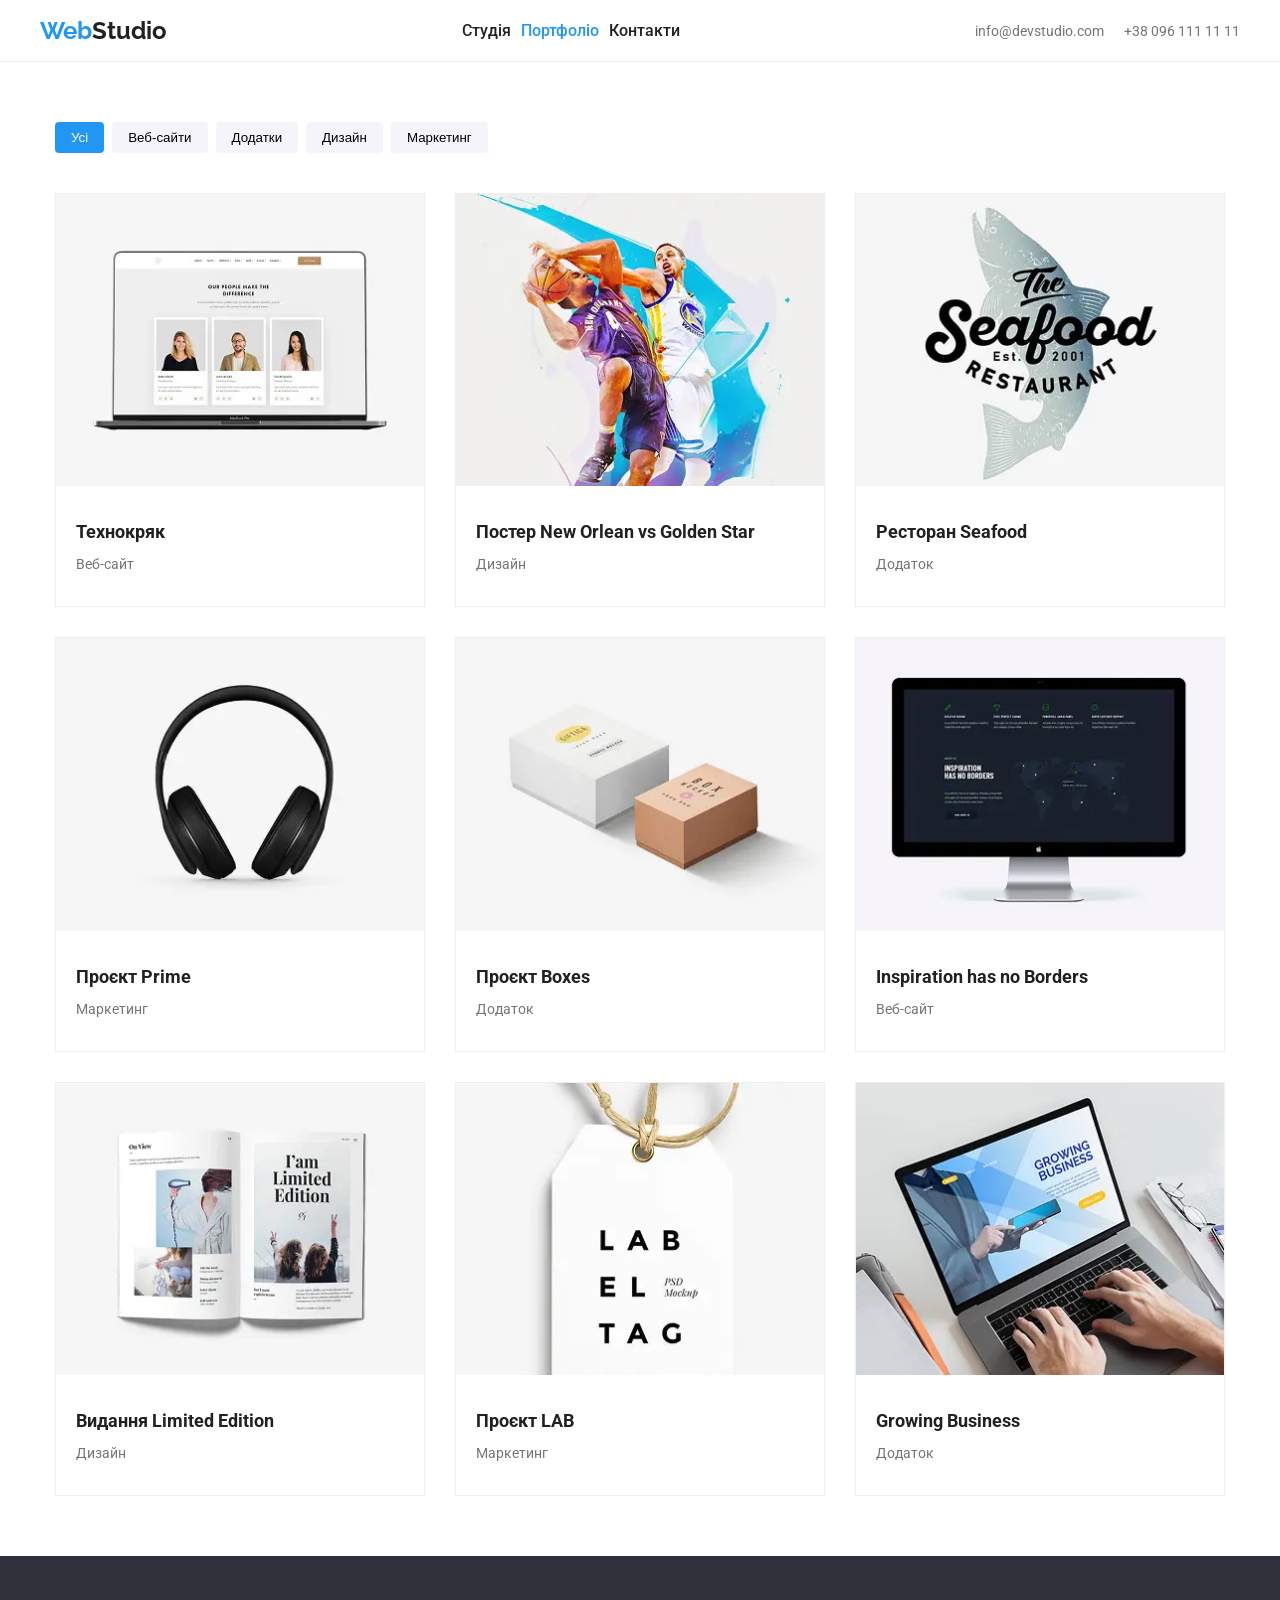
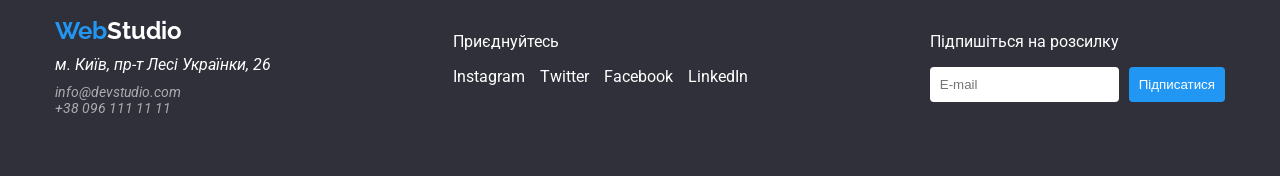
==== portfolio.html @ e3284171 "88" ====
<!doctype html>
<html lang="uk">
	<head>
		<meta charset="UTF-8" />
		<meta name="viewport" content="width=device-width, initial-scale=1.0" />
		<title>Портфоліо - WebStudio</title>
		<link rel="stylesheet" href="./sass/portfolio.css" />
		<link
			href="https://fonts.googleapis.com/css2?family=Raleway:wght@700&family=Roboto:wght@400;500;700;900&display=swap"
			rel="stylesheet"
		/>
	</head>
	<body>
		<header>
			<div class="container header-container">
				<a href="index.html" class="logo"><span>Web</span>Studio</a>
				<nav>
					<ul class="nav-list">
						<li><a href="index.html" class="nav-link">Студія</a></li>
						<li>
							<a href="portfolio.html" class="nav-link active">Портфоліо</a>
						</li>
						<li><a href="#" class="nav-link">Контакти</a></li>
					</ul>
				</nav>
				<div class="contacts">
					<a href="mailto:info@devstudio.com" class="contact-link"
						>info@devstudio.com</a
					>
					<a href="tel:+380961111111" class="contact-link">+38 096 111 11 11</a>
				</div>
			</div>
		</header>

		<main>
			<section class="section">
				<div class="container">
					<ul class="filter-list">
						<li>
							<button type="button" class="filter-btn active">Усі</button>
						</li>
						<li><button type="button" class="filter-btn">Веб-сайти</button></li>
						<li><button type="button" class="filter-btn">Додатки</button></li>
						<li><button type="button" class="filter-btn">Дизайн</button></li>
						<li><button type="button" class="filter-btn">Маркетинг</button></li>
					</ul>

					<div class="portfolio-grid">
						<article class="portfolio-item">
							<img src="./sass/images/techocrack.webp" alt="Технокряк" width="370" />
							<div class="portfolio-content">
								<h2 class="portfolio-title">Технокряк</h2>
								<p class="portfolio-text">Веб-сайт</p>
							</div>
						</article>
						<article class="portfolio-item">
							<img
								src="./sass/images/basketball.webp"
								alt="Постер New Orlean vs Golden Star"
								width="370"
							/>
							<div class="portfolio-content">
								<h2 class="portfolio-title">
									Постер New Orlean vs Golden Star
								</h2>
								<p class="portfolio-text">Дизайн</p>
							</div>
						</article>
						<article class="portfolio-item">
							<img
								src="./sass/images/seafood.webp"
								alt="Ресторан Seafood"
								width="370"
							/>
							<div class="portfolio-content">
								<h2 class="portfolio-title">Ресторан Seafood</h2>
								<p class="portfolio-text">Додаток</p>
							</div>
						</article>
						<article class="portfolio-item">
							<img
								src="./sass/images/headphones.webp"
								alt="Проєкт Prime"
								width="370"
							/>
							<div class="portfolio-content">
								<h2 class="portfolio-title">Проєкт Prime</h2>
								<p class="portfolio-text">Маркетинг</p>
							</div>
						</article>
						<article class="portfolio-item">
							<img src="./sass/images/boxes.webp" alt="Проєкт Boxes" width="370" />
							<div class="portfolio-content">
								<h2 class="portfolio-title">Проєкт Boxes</h2>
								<p class="portfolio-text">Додаток</p>
							</div>
						</article>
						<article class="portfolio-item">
							<img
								src="./sass/images/monitor.webp"
								alt="Inspiration has no Borders"
								width="370"
							/>
							<div class="portfolio-content">
								<h2 class="portfolio-title">Inspiration has no Borders</h2>
								<p class="portfolio-text">Веб-сайт</p>
							</div>
						</article>
						<article class="portfolio-item">
							<img
								src="./sass/images/book.webp"
								alt="Видання Limited Edition"
								width="370"
							/>
							<div class="portfolio-content">
								<h2 class="portfolio-title">Видання Limited Edition</h2>
								<p class="portfolio-text">Дизайн</p>
							</div>
						</article>
						<article class="portfolio-item">
							<img src="./sass/images/tag.webp" alt="Проєкт LAB" width="370" />
							<div class="portfolio-content">
								<h2 class="portfolio-title">Проєкт LAB</h2>
								<p class="portfolio-text">Маркетинг</p>
							</div>
						</article>
						<article class="portfolio-item">
							<img
								src="./sass/images/businesss.webp"
								alt="Growing Business"
								width="370"
							/>
							<div class="portfolio-content">
								<h2 class="portfolio-title">Growing Business</h2>
								<p class="portfolio-text">Додаток</p>
							</div>
						</article>
					</div>
				</div>
			</section>
		</main>

		<footer class="footer">
			<div class="container footer-container">
				<div class="footer-address-block">
					<a href="index.html" class="logo footer-logo"
						><span>Web</span>Studio</a
					>
					<address class="address">
						<p class="address-text">м. Київ, пр-т Лесі Українки, 26</p>
						<a href="mailto:info@devstudio.com" class="footer-contact"
							>info@devstudio.com</a
						>
						<a href="tel:+380961111111" class="footer-contact"
							>+38 096 111 11 11</a
						>
					</address>
				</div>

				<div class="footer-social-block">
					<p class="footer-title">Приєднуйтесь</p>
					<div class="footer-socials">
						<a href="#" class="social-link">Instagram</a>
						<a href="#" class="social-link">Twitter</a>
						<a href="#" class="social-link">Facebook</a>
						<a href="#" class="social-link">LinkedIn</a>
					</div>
				</div>

				<div class="footer-subscribe-block">
					<p class="footer-title">Підпишіться на розсилку</p>
					<form class="subscribe-form">
						<input type="email" placeholder="E-mail" class="subscribe-input" />
						<button type="submit" class="subscribe-btn">Підписатися</button>
					</form>
				</div>
			</div>
		</footer>
	</body>
</html>
---- sass/portfolio.css ----
*,
*::before,
*::after {
  box-sizing: border-box;
}

body {
  margin: 0;
  font-family: "Roboto", sans-serif;
  color: #212121;
}

img {
  display: block;
  max-width: 100%;
  height: auto;
}

a {
  text-decoration: none;
  color: inherit;
}

ul {
  list-style: none;
  padding: 0;
  margin: 0;
}

.container {
  width: 100%;
  padding: 0 15px;
  margin: 0 auto;
}

header {
  border-bottom: 1px solid #ececec;
}

.header-container {
  display: flex;
  flex-direction: column;
  gap: 15px;
  padding: 16px 0;
}

.logo {
  font-family: "Raleway";
  font-weight: 700;
  font-size: 24px;
}

.logo span {
  color: #2196f3;
}

.nav-list {
  display: flex;
  flex-direction: column;
  gap: 10px;
}

.nav-link {
  font-weight: 500;
}

.nav-link.active {
  color: #2196f3;
}

.contacts {
  display: flex;
  flex-direction: column;
  gap: 5px;
}

.contact-link {
  color: #757575;
  font-size: 14px;
}

.section {
  padding: 60px 0;
}

.filter-list {
  display: flex;
  flex-wrap: wrap;
  gap: 8px;
  margin-bottom: 40px;
}

.filter-btn {
  border: none;
  padding: 8px 16px;
  border-radius: 4px;
  background: #f5f4fa;
  cursor: pointer;
  font-weight: 500;
}

.filter-btn.active {
  background: #2196f3;
  color: white;
}

.portfolio-grid {
  display: grid;
  grid-template-columns: 1fr;
  gap: 30px;
}

.portfolio-item {
  border: 1px solid #eeeeee;
  background: white;
}

.portfolio-content {
  padding: 20px;
}

.portfolio-title {
  font-size: 18px;
  margin-bottom: 5px;
}

.portfolio-text {
  font-size: 14px;
  color: #757575;
}

.footer {
  background: #2f303a;
  color: white;
  padding: 60px 0;
}

.footer-container {
  display: flex;
  flex-direction: column;
  gap: 30px;
}

.footer-logo span {
  color: #2196f3;
}

.address-text {
  margin: 10px 0;
}

.footer-contact {
  display: block;
  color: rgba(255, 255, 255, 0.6);
  font-size: 14px;
}

.footer-socials {
  display: flex;
  gap: 15px;
  margin-top: 10px;
}

.footer-socials svg {
  background: rgba(255, 255, 255, 0.1);
  padding: 8px;
  border-radius: 50%;
}

.subscribe-form {
  display: flex;
  flex-direction: column;
  gap: 10px;
}

.subscribe-input {
  padding: 10px;
  border-radius: 4px;
  border: none;
}

.subscribe-btn {
  background: #2196f3;
  border: none;
  padding: 10px;
  color: white;
  border-radius: 4px;
}

@media (min-width: 768px) {
  .container {
    max-width: 768px;
  }
  .header-container {
    flex-direction: row;
    justify-content: space-between;
    align-items: center;
  }
  .nav-list {
    flex-direction: row;
  }
  .contacts {
    flex-direction: row;
    gap: 20px;
  }
  .portfolio-grid {
    grid-template-columns: repeat(2, 1fr);
  }
  .footer-container {
    flex-direction: row;
    justify-content: space-between;
  }
  .subscribe-form {
    flex-direction: row;
  }
}
@media (min-width: 1200px) {
  .container {
    max-width: 1200px;
  }
  .portfolio-grid {
    grid-template-columns: repeat(3, 1fr);
  }
}/*# sourceMappingURL=portfolio.css.map */
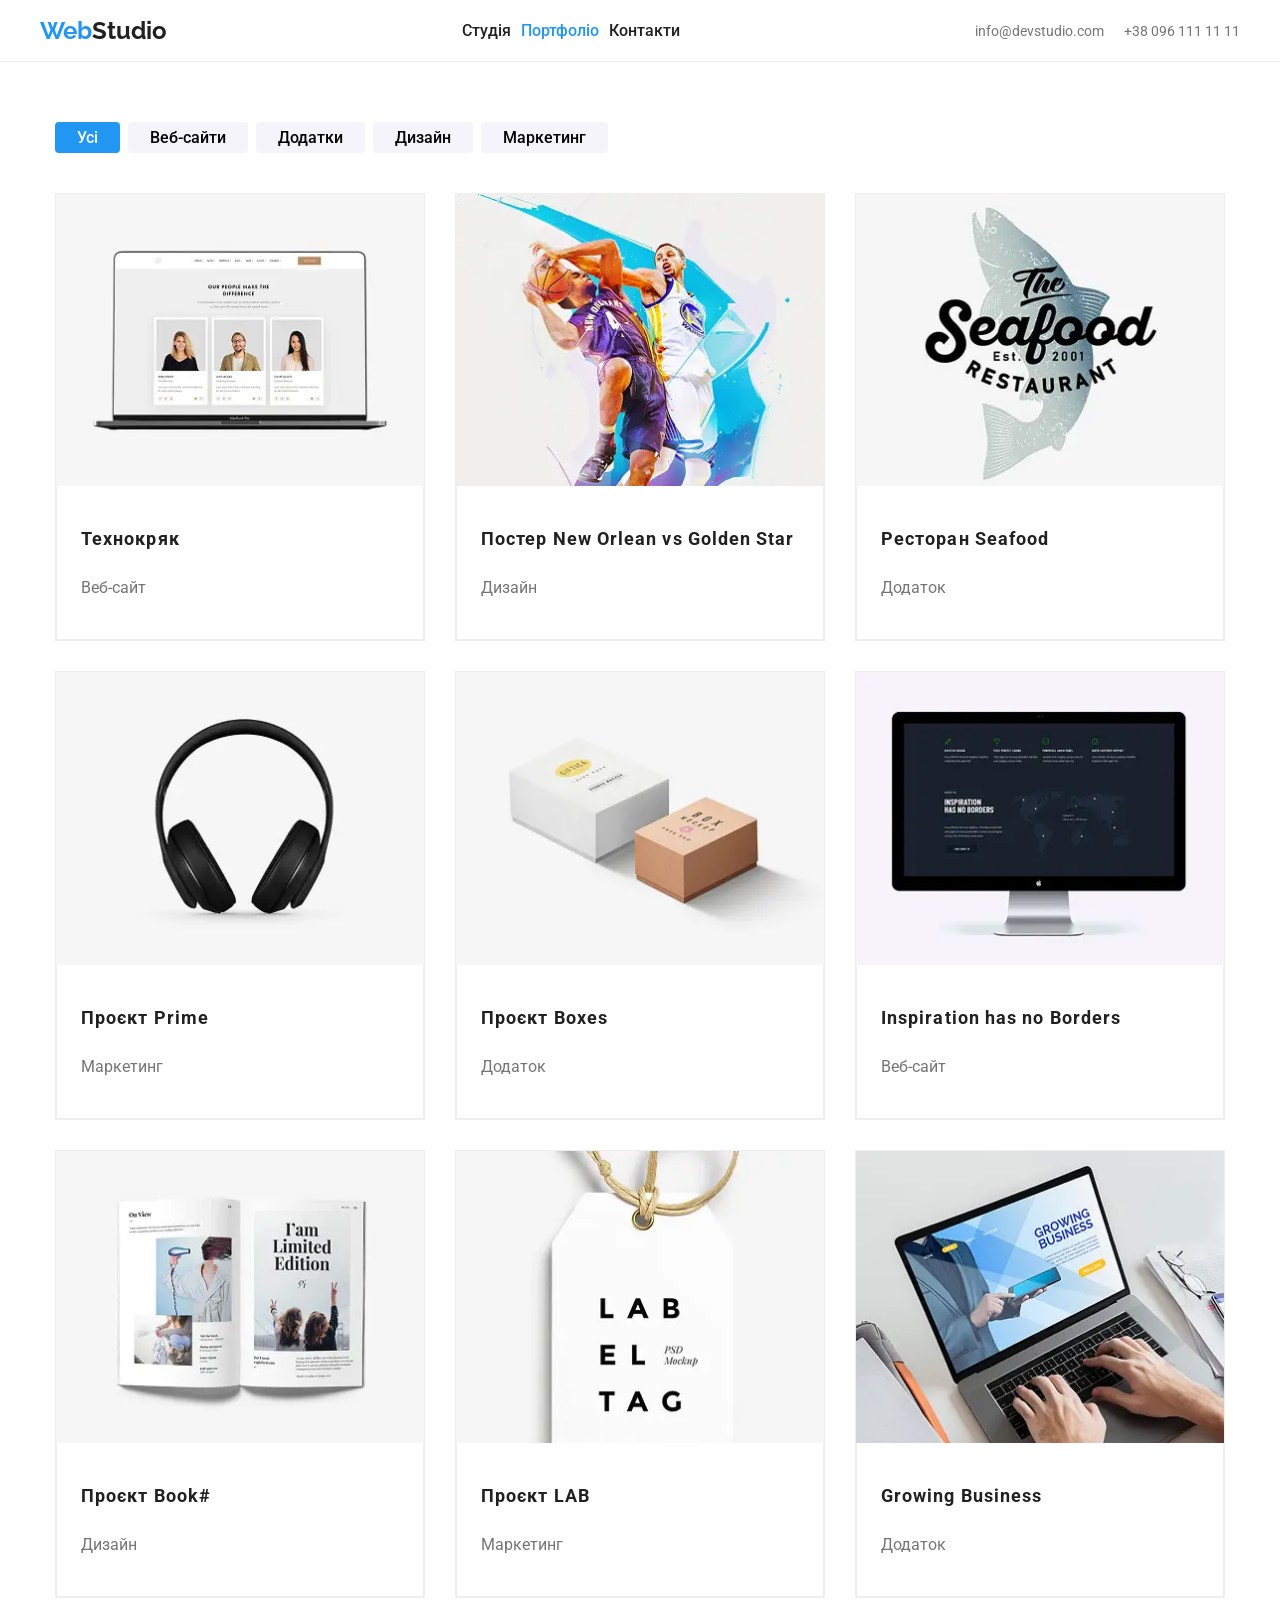
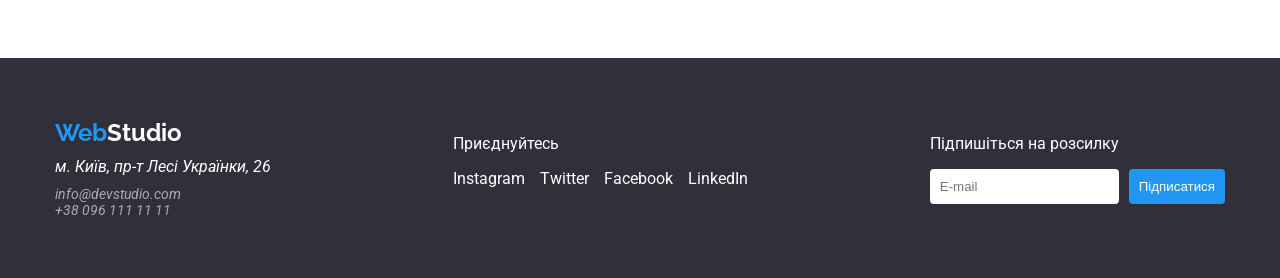
==== commit 0615e96d: "0" ====
--- a/portfolio.html
+++ b/portfolio.html
@@ -47,89 +47,126 @@
 
 					<div class="portfolio-grid">
 						<article class="portfolio-item">
-							<img src="./sass/images/techocrack.webp" alt="Технокряк" width="370" />
+							<div class="portfolio-thumb">
+								<img src="./sass/images/techocrack.webp" alt="Технокряк" width="370" />
+								<div class="portfolio-overlay">
+									<p class="overlay-text">
+										Ресурс пропонує комплексні пропозиції з різним рівнем функціоналу та сервісів. Все це дозволить відвідувачу отримати вичерпні відомості про компанію чи приватну особу.
+									</p>
+								</div>
+							</div>
 							<div class="portfolio-content">
 								<h2 class="portfolio-title">Технокряк</h2>
 								<p class="portfolio-text">Веб-сайт</p>
 							</div>
 						</article>
 						<article class="portfolio-item">
-							<img
-								src="./sass/images/basketball.webp"
-								alt="Постер New Orlean vs Golden Star"
-								width="370"
-							/>
-							<div class="portfolio-content">
-								<h2 class="portfolio-title">
-									Постер New Orlean vs Golden Star
-								</h2>
+							<div class="portfolio-thumb">
+								<img src="./sass/images/basketball.webp" alt="Постер New Orlean vs Golden Star" width="370" />
+								<div class="portfolio-overlay">
+									<p class="overlay-text">
+										Ресурс пропонує комплексні пропозиції з різним рівнем функціоналу та сервісів. Все це дозволить відвідувачу отримати вичерпні відомості про компанію чи приватну особу.
+									</p>
+								</div>
+							</div>
+							<div class="portfolio-content">
+								<h2 class="portfolio-title">Постер New Orlean vs Golden Star</h2>
 								<p class="portfolio-text">Дизайн</p>
 							</div>
 						</article>
 						<article class="portfolio-item">
-							<img
-								src="./sass/images/seafood.webp"
-								alt="Ресторан Seafood"
-								width="370"
-							/>
+							<div class="portfolio-thumb">
+								<img src="./sass/images/seafood.webp" alt="Ресторан Seafood" width="370" />
+								<div class="portfolio-overlay">
+									<p class="overlay-text">
+										Ресурс пропонує комплексні пропозиції з різним рівнем функціоналу та сервісів. Все це дозволить відвідувачу отримати вичерпні відомості про компанію чи приватну особу.
+									</p>
+								</div>
+							</div>
 							<div class="portfolio-content">
 								<h2 class="portfolio-title">Ресторан Seafood</h2>
 								<p class="portfolio-text">Додаток</p>
 							</div>
 						</article>
 						<article class="portfolio-item">
-							<img
-								src="./sass/images/headphones.webp"
-								alt="Проєкт Prime"
-								width="370"
-							/>
+							<div class="portfolio-thumb">
+								<img src="./sass/images/headphones.webp" alt="Проєкт Prime" width="370" />
+								<div class="portfolio-overlay">
+									<p class="overlay-text">
+										Ресурс пропонує комплексні пропозиції з різним рівнем функціоналу та сервісів. Все це дозволить відвідувачу отримати вичерпні відомості про компанію чи приватну особу.
+									</p>
+								</div>
+							</div>
 							<div class="portfolio-content">
 								<h2 class="portfolio-title">Проєкт Prime</h2>
 								<p class="portfolio-text">Маркетинг</p>
 							</div>
 						</article>
 						<article class="portfolio-item">
-							<img src="./sass/images/boxes.webp" alt="Проєкт Boxes" width="370" />
+							<div class="portfolio-thumb">
+								<img src="./sass/images/boxes.webp" alt="Проєкт Boxes" width="370" />
+								<div class="portfolio-overlay">
+									<p class="overlay-text">
+										Ресурс пропонує комплексні пропозиції з різним рівнем функціоналу та сервісів. Все це дозволить відвідувачу отримати вичерпні відомості про компанію чи приватну особу.
+									</p>
+								</div>
+							</div>
 							<div class="portfolio-content">
 								<h2 class="portfolio-title">Проєкт Boxes</h2>
 								<p class="portfolio-text">Додаток</p>
 							</div>
 						</article>
 						<article class="portfolio-item">
-							<img
-								src="./sass/images/monitor.webp"
-								alt="Inspiration has no Borders"
-								width="370"
-							/>
+							<div class="portfolio-thumb">
+								<img src="./sass/images/monitor.webp" alt="Inspiration has no Borders" width="370" />
+								<div class="portfolio-overlay">
+									<p class="overlay-text">
+										Ресурс пропонує комплексні пропозиції з різним рівнем функціоналу та сервісів. Все це дозволить відвідувачу отримати вичерпні відомості про компанію чи приватну особу.
+									</p>
+								</div>
+							</div>
 							<div class="portfolio-content">
 								<h2 class="portfolio-title">Inspiration has no Borders</h2>
 								<p class="portfolio-text">Веб-сайт</p>
 							</div>
 						</article>
 						<article class="portfolio-item">
-							<img
-								src="./sass/images/book.webp"
-								alt="Видання Limited Edition"
-								width="370"
-							/>
-							<div class="portfolio-content">
-								<h2 class="portfolio-title">Видання Limited Edition</h2>
+							<div class="portfolio-thumb">
+								<img src="./sass/images/book.webp" alt="Проєкт Book#" width="370" />
+								<div class="portfolio-overlay">
+									<p class="overlay-text">
+										Ресурс пропонує комплексні пропозиції з різним рівнем функціоналу та сервісів. Все це дозволить відвідувачу отримати вичерпні відомості про компанію чи приватну особу.
+									</p>
+								</div>
+							</div>
+							<div class="portfolio-content">
+								<h2 class="portfolio-title">Проєкт Book#</h2>
 								<p class="portfolio-text">Дизайн</p>
 							</div>
 						</article>
 						<article class="portfolio-item">
-							<img src="./sass/images/tag.webp" alt="Проєкт LAB" width="370" />
+							<div class="portfolio-thumb">
+								<img src="./sass/images/tag.webp" alt="Проєкт LAB" width="370" />
+								<div class="portfolio-overlay">
+									<p class="overlay-text">
+										Ресурс пропонує комплексні пропозиції з різним рівнем функціоналу та сервісів. Все це дозволить відвідувачу отримати вичерпні відомості про компанію чи приватну особу.
+									</p>
+								</div>
+							</div>
 							<div class="portfolio-content">
 								<h2 class="portfolio-title">Проєкт LAB</h2>
 								<p class="portfolio-text">Маркетинг</p>
 							</div>
 						</article>
 						<article class="portfolio-item">
-							<img
-								src="./sass/images/businesss.webp"
-								alt="Growing Business"
-								width="370"
-							/>
+							<div class="portfolio-thumb">
+								<img src="./sass/images/businesss.webp" alt="Growing Business" width="370" />
+								<div class="portfolio-overlay">
+									<p class="overlay-text">
+										Ресурс пропонує комплексні пропозиції з різним рівнем функціоналу та сервісів. Все це дозволить відвідувачу отримати вичерпні відомості про компанію чи приватну особу.
+									</p>
+								</div>
+							</div>
 							<div class="portfolio-content">
 								<h2 class="portfolio-title">Growing Business</h2>
 								<p class="portfolio-text">Додаток</p>
--- a/sass/portfolio.css
+++ b/sass/portfolio.css
@@ -221,4 +221,96 @@
   .portfolio-grid {
     grid-template-columns: repeat(3, 1fr);
   }
+}
+.portfolio-grid {
+  display: flex;
+  flex-wrap: wrap;
+  gap: 30px;
+  justify-content: center;
+}
+
+.portfolio-item {
+  flex-basis: 100%;
+  background: #ffffff;
+  transition: box-shadow 250ms cubic-bezier(0.4, 0, 0.2, 1);
+}
+.portfolio-item:hover {
+  box-shadow: 0px 1px 1px rgba(0, 0, 0, 0.12), 0px 4px 4px rgba(0, 0, 0, 0.06), 1px 4px 6px rgba(0, 0, 0, 0.16);
+  cursor: pointer;
+}
+@media (min-width: 768px) {
+  .portfolio-item {
+    flex-basis: calc((100% - 30px) / 2);
+  }
+}
+@media (min-width: 1200px) {
+  .portfolio-item {
+    flex-basis: calc((100% - 60px) / 3);
+  }
+}
+
+.portfolio-thumb {
+  position: relative;
+  overflow: hidden;
+}
+
+.portfolio-overlay {
+  position: absolute;
+  top: 0;
+  left: 0;
+  width: 100%;
+  height: 100%;
+  background-color: rgba(33, 150, 243, 0.9);
+  transform: translateY(101%);
+  transition: transform 250ms cubic-bezier(0.4, 0, 0.2, 1);
+  padding: 63px 24px;
+  display: flex;
+  align-items: center;
+}
+.portfolio-item:hover .portfolio-overlay {
+  transform: translateY(0);
+}
+
+.overlay-text {
+  color: #ffffff;
+  font-size: 18px;
+  line-height: 1.56;
+  letter-spacing: 0.03em;
+}
+
+.portfolio-content {
+  padding: 20px 24px;
+  border: 1px solid #eeeeee;
+  border-top: none;
+}
+
+.portfolio-title {
+  font-size: 18px;
+  line-height: 2;
+  letter-spacing: 0.06em;
+  color: #212121;
+  margin-bottom: 4px;
+}
+
+.portfolio-text {
+  font-size: 16px;
+  line-height: 1.88;
+  color: #757575;
+}
+
+.filter-btn {
+  padding: 6px 22px;
+  border-radius: 4px;
+  border: none;
+  background-color: #f5f4fa;
+  font-family: inherit;
+  font-weight: 500;
+  font-size: 16px;
+  cursor: pointer;
+  transition: background-color 250ms, color 250ms, box-shadow 250ms;
+}
+.filter-btn:hover, .filter-btn:focus {
+  background-color: #2196f3;
+  color: #ffffff;
+  box-shadow: 0px 3px 1px rgba(0, 0, 0, 0.1), 0px 1px 2px rgba(0, 0, 0, 0.08), 0px 2px 2px rgba(0, 0, 0, 0.12);
 }/*# sourceMappingURL=portfolio.css.map */
